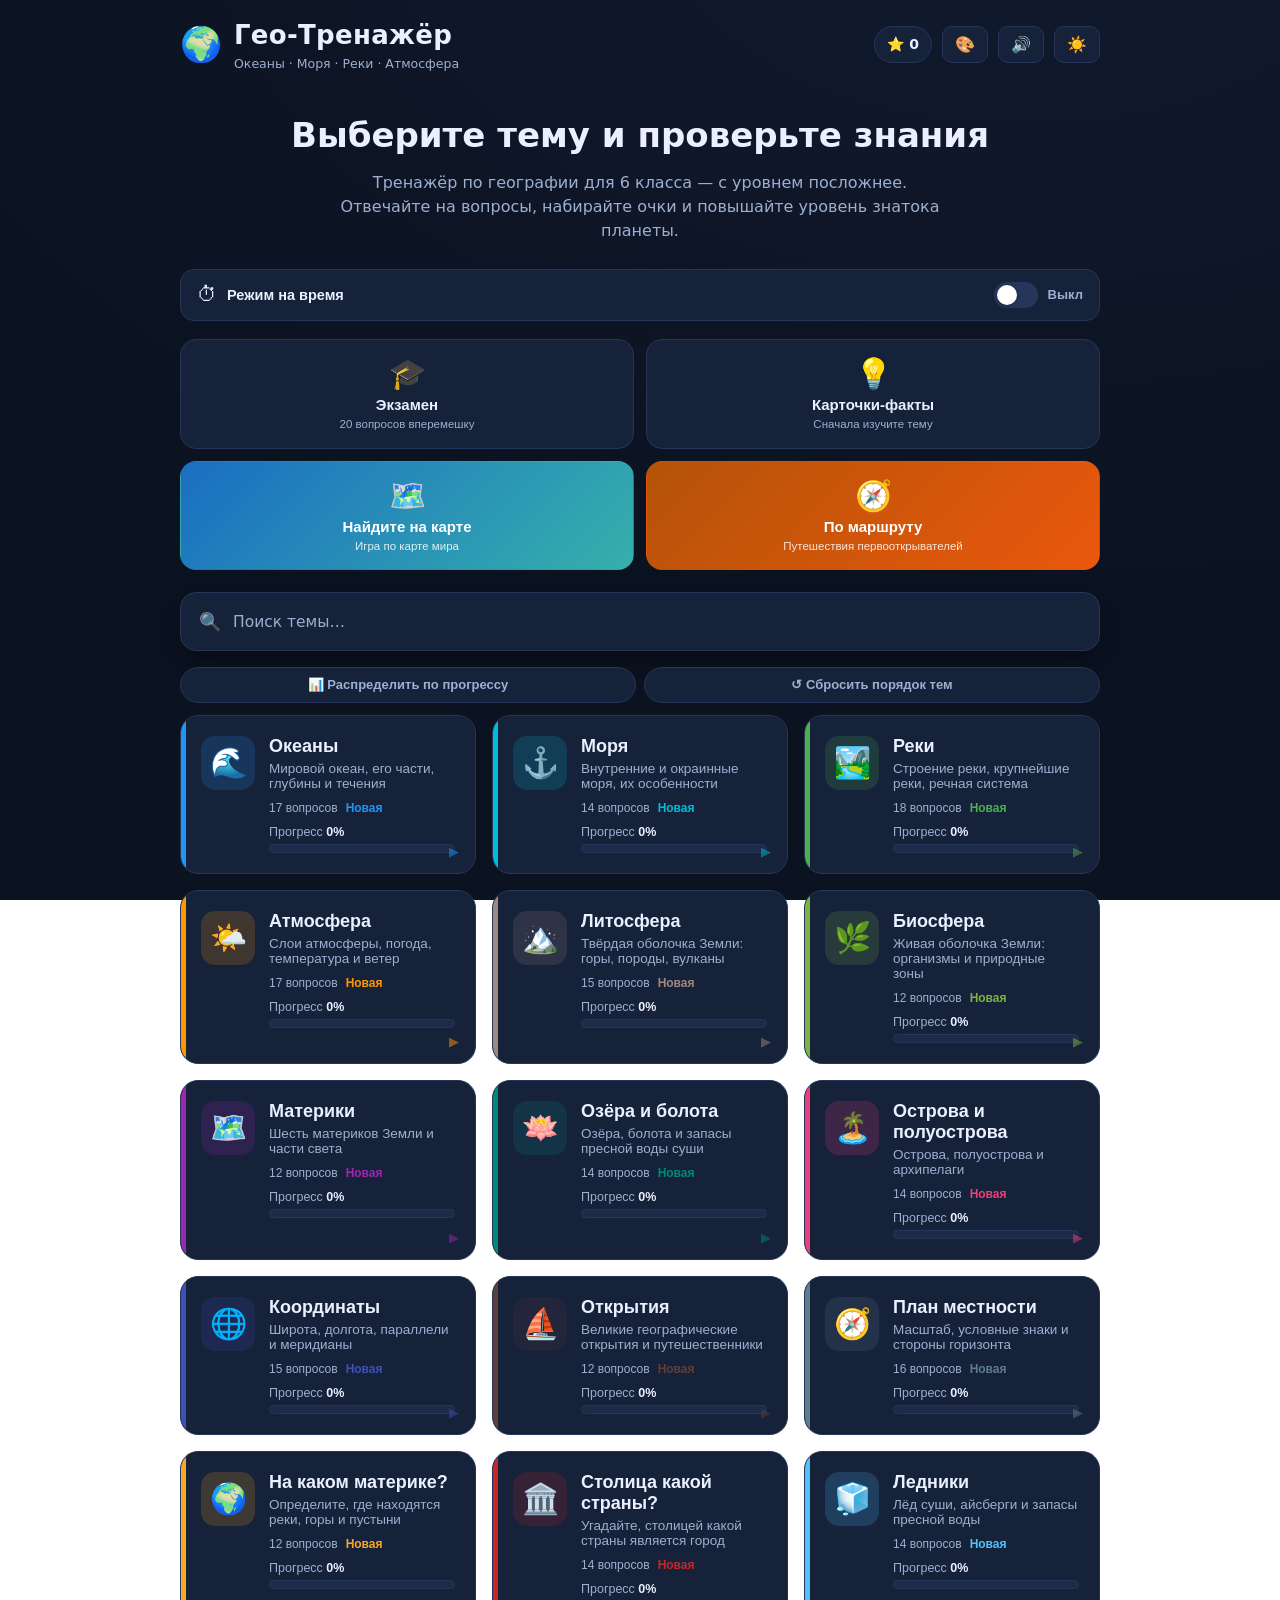
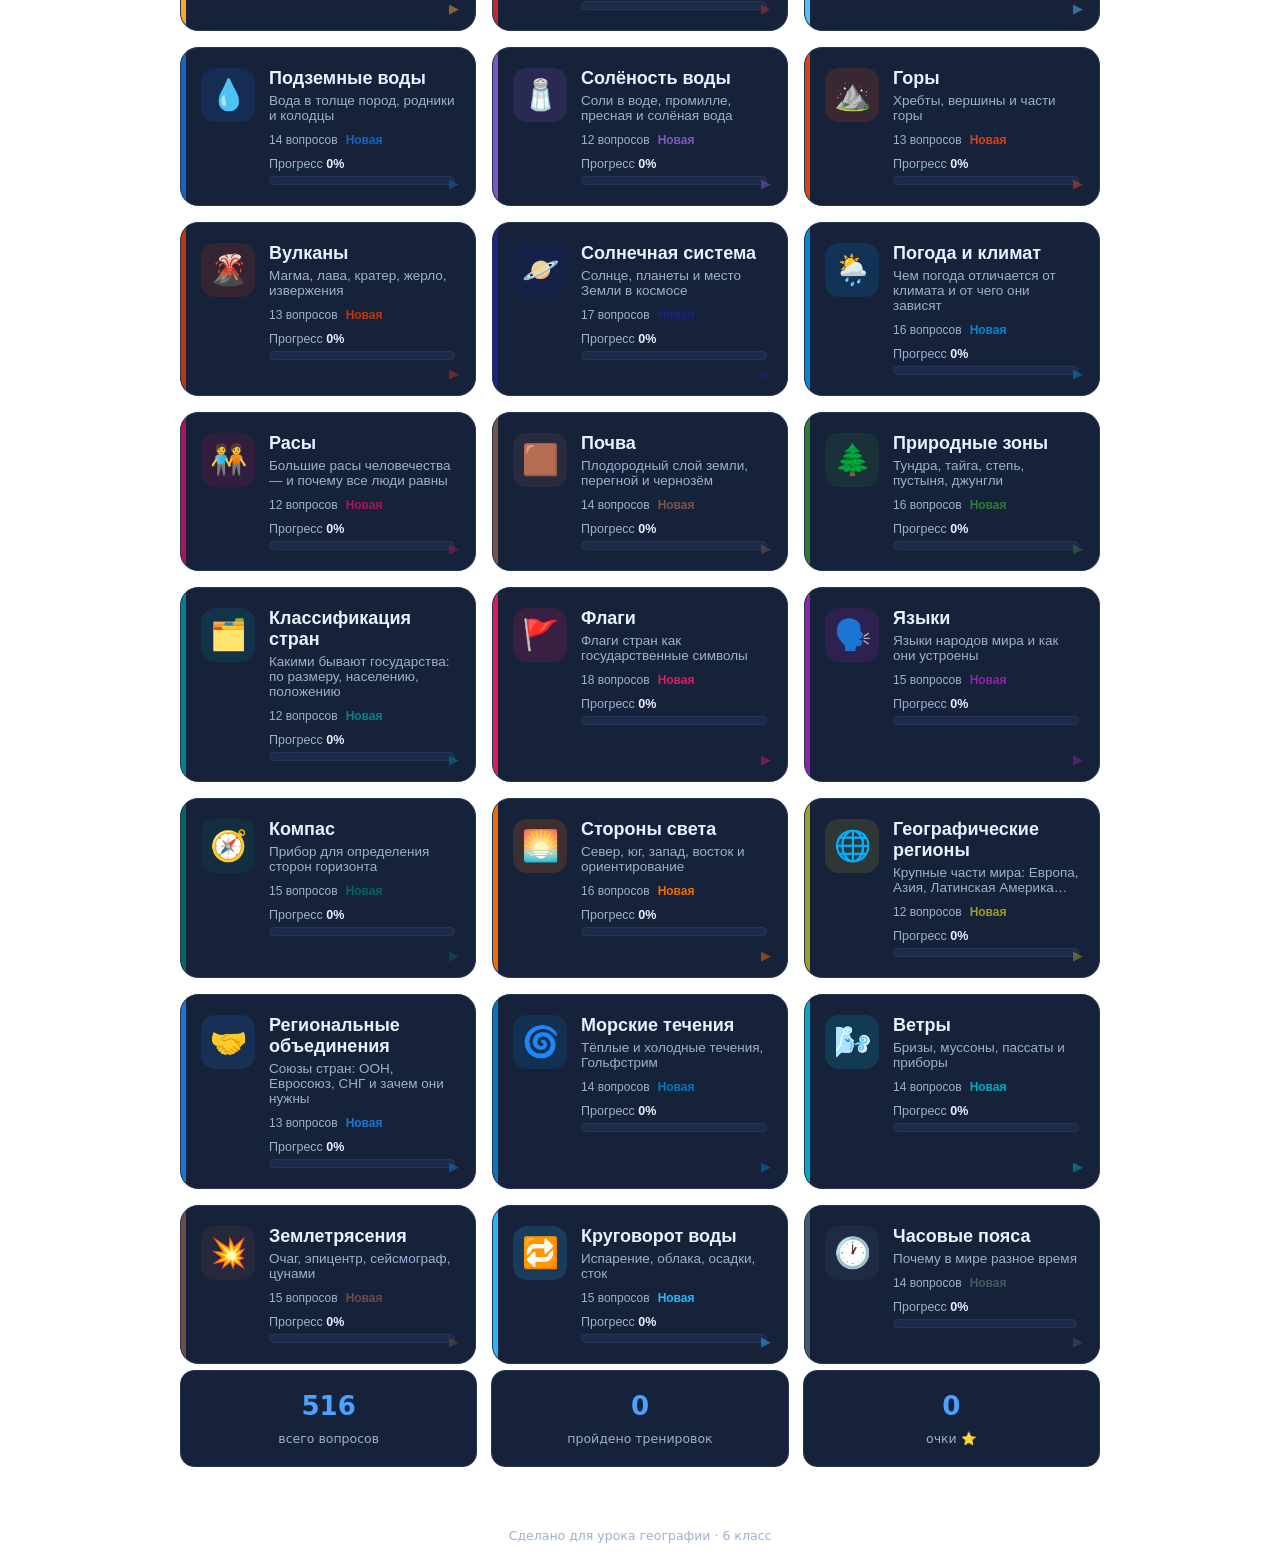
==== index.html @ fe136822 "Always show the reset-order button The "Сбросить порядок тем" button was hidden until a custom order" ====
<!DOCTYPE html>
<html lang="ru">
<head>
  <meta charset="UTF-8" />
  <meta name="viewport" content="width=device-width, initial-scale=1.0" />
  <title>Гео-Тренажёр · 6 класс</title>
  <meta name="description" content="Интерактивный тренажёр по географии: океаны, моря, реки и атмосфера." />
  <link rel="preconnect" href="https://fonts.googleapis.com" />
  <script>
    // Подключаем стили со свежей версией, чтобы после обновлений не оставался
    // старый кэшированный styles.css. На file:// query не добавляем.
    (function () {
      var online = location.protocol === "http:" || location.protocol === "https:";
      var href = "styles.css" + (online ? "?v=" + Date.now() : "");
      document.write('<link rel="stylesheet" href="' + href + '">');
    })();
  </script>
  <link rel="icon" href="data:image/svg+xml,<svg xmlns='http://www.w3.org/2000/svg' viewBox='0 0 100 100'><text y='.9em' font-size='90'>🌍</text></svg>" />
</head>
<body>
  <div class="stars" aria-hidden="true"></div>

  <header class="topbar">
    <div class="brand">
      <span class="brand-globe">🌍</span>
      <div>
        <h1>Гео-Тренажёр</h1>
        <p class="brand-sub">Океаны · Моря · Реки · Атмосфера</p>
      </div>
    </div>
    <div class="topbar-right">
      <div class="streak" id="pointsBox" title="Очки за правильные ответы">
        <span>⭐</span><span id="totalPoints">0</span>
      </div>
      <div class="palette-wrap">
        <button class="ghost-btn" id="paletteBtn" title="Цвет фона" aria-label="Цвет фона">🎨</button>
        <div class="palette-pop" id="palettePop" hidden>
          <div class="pp-title">Цвет фона</div>
          <div class="pp-grid" id="ppGrid"><!-- образцы из JS --></div>
        </div>
      </div>
      <button class="ghost-btn" id="soundBtn" title="Звук вкл/выкл" aria-label="Звук">🔊</button>
      <button class="ghost-btn" id="themeBtn" title="Сменить тему">🌙</button>
    </div>
  </header>

  <main id="app">
    <!-- ЭКРАН: ГЛАВНАЯ -->
    <section class="screen active" id="screen-home">
      <div class="hero">
        <h2>Выберите тему и проверьте знания</h2>
        <p class="hero-sub">Тренажёр по географии для 6 класса — с уровнем посложнее. Отвечайте на вопросы, набирайте очки и повышайте уровень знатока планеты.</p>
      </div>

      <button class="time-toggle" id="timeToggle" aria-pressed="false" title="Отвечать на время">
        <span class="tt-ico">⏱</span>
        <span class="tt-label">Режим на время</span>
        <span class="tt-switch"><span class="tt-knob"></span></span>
        <span class="tt-state" id="timeState">Выкл</span>
      </button>
      <div class="time-opts" id="timeOpts" hidden>
        <span class="to-label">Секунд на вопрос:</span>
        <div class="to-chips" id="toChips">
          <button class="to-chip" data-sec="3">3 с</button>
          <button class="to-chip" data-sec="5">5 с</button>
          <button class="to-chip" data-sec="10">10 с</button>
          <button class="to-chip" data-sec="15">15 с</button>
          <button class="to-chip" data-sec="20">20 с</button>
          <button class="to-chip" data-sec="30">30 с</button>
        </div>
      </div>

      <div class="top-actions">
        <button class="act-btn exam" id="examBtn">
          <span class="act-ico">🎓</span>
          <strong>Экзамен</strong>
          <small>20 вопросов вперемешку</small>
        </button>
        <button class="act-btn learn" id="factsBtn">
          <span class="act-ico">💡</span>
          <strong>Карточки-факты</strong>
          <small>Сначала изучите тему</small>
        </button>
        <button class="act-btn map" id="mapBtn">
          <span class="act-ico">🗺️</span>
          <strong>Найдите на карте</strong>
          <small>Игра по карте мира</small>
        </button>
        <button class="act-btn route" id="routeBtn">
          <span class="act-ico">🧭</span>
          <strong>По маршруту</strong>
          <small>Путешествия первооткрывателей</small>
        </button>
      </div>

      <div class="topic-search">
        <span class="ts-ico">🔍</span>
        <input type="search" id="topicSearch" placeholder="Поиск темы…" autocomplete="off" aria-label="Поиск темы" />
      </div>

      <div class="topics-bar">
        <button class="reset-order" id="sortProgressBtn">📊 Распределить по прогрессу</button>
        <button class="reset-order" id="resetOrderBtn">↺ Сбросить порядок тем</button>
      </div>
      <div class="topic-grid" id="topicGrid"><!-- заполняется из JS --></div>
      <p class="topic-empty" id="topicEmpty" hidden>Ничего не найдено 🙁 Попробуйте другое слово.</p>

      <div class="stats-strip" id="statsStrip"></div>
    </section>

    <!-- ЭКРАН: ФАКТЫ / КАРТОЧКИ -->
    <section class="screen" id="screen-facts">
      <div class="facts-head">
        <button class="back-btn" data-nav="home">← Назад</button>
        <h2 id="factsTitle">Карточки-факты</h2>
      </div>
      <div class="facts-tabs" id="factsTabs"></div>
      <div class="facts-list" id="factsList"></div>
    </section>

    <!-- ЭКРАН: ИГРА «НАЙДИ НА КАРТЕ» -->
    <section class="screen" id="screen-map">
      <div class="quiz-head">
        <button class="back-btn" id="mapQuit">← Выйти</button>
        <div class="quiz-progress">
          <div class="qbar"><div class="qbar-fill" id="mapBar"></div></div>
          <span class="qcount" id="mapCount">1 / 12</span>
        </div>
        <div class="quiz-score">⭐ <span id="mapScore">0</span></div>
        <div class="quiz-timer" id="mapTimer" hidden>⏱ <span id="mapTimerNum">20</span></div>
      </div>

      <div class="map-prompt" id="mapPrompt">Найдите: …</div>
      <div class="map-wrap"><div id="mapHost"></div></div>
      <div class="map-feedback" id="mapFeedback" hidden></div>

      <div class="quiz-foot">
        <div class="map-hint">Нажмите на нужное место на карте</div>
        <button class="primary-btn" id="mapNext" disabled>Дальше →</button>
      </div>
    </section>

    <!-- ЭКРАН: ИГРА «ПО МАРШРУТУ ПУТЕШЕСТВЕННИКОВ» -->
    <section class="screen" id="screen-route">
      <div class="quiz-head">
        <button class="back-btn" id="routeQuit">← Выйти</button>
        <div class="quiz-progress">
          <div class="qbar"><div class="qbar-fill" id="routeBar"></div></div>
          <span class="qcount" id="routeCount">1 / 5</span>
        </div>
        <div class="quiz-score">🧭 <span id="routePct">0%</span></div>
      </div>

      <div class="route-prompt" id="routePrompt"></div>
      <div class="map-wrap"><div id="routeHost"></div></div>
      <div class="route-log" id="routeLog"></div>
      <div class="map-feedback" id="routeFeedback" hidden></div>

      <div class="quiz-foot">
        <div class="map-hint" id="routeHint">Проведите пальцем (или мышкой с зажатой кнопкой) по серой линии маршрута — от старта к финишу</div>
        <button class="primary-btn" id="routeNext" disabled>Следующий путешественник →</button>
      </div>
    </section>

    <!-- ЭКРАН: КВИЗ -->
    <section class="screen" id="screen-quiz">
      <div class="quiz-head">
        <button class="back-btn" id="quitBtn">← Выйти</button>
        <div class="quiz-progress">
          <div class="qbar"><div class="qbar-fill" id="qbarFill"></div></div>
          <span class="qcount" id="qCount">1 / 10</span>
        </div>
        <div class="quiz-score">⭐ <span id="quizScore">0</span></div>
        <div class="quiz-timer" id="quizTimer" hidden>⏱ <span id="timerNum">20</span></div>
      </div>

      <div class="quiz-card" id="quizCard">
        <div class="q-topic" id="qTopic">Океаны</div>
        <h2 class="q-text" id="qText">Вопрос…</h2>
        <div class="q-pic" id="qPic" hidden></div>
        <div class="q-options" id="qOptions"></div>
        <div class="q-explain" id="qExplain" hidden></div>
      </div>

      <div class="quiz-foot">
        <button class="primary-btn" id="nextBtn" disabled>Дальше →</button>
      </div>
    </section>

    <!-- ЭКРАН: РЕЗУЛЬТАТ -->
    <section class="screen" id="screen-result">
      <div class="result-card">
        <div class="result-badge" id="resultBadge">🏆</div>
        <h2 id="resultTitle">Отлично!</h2>
        <p class="result-score"><span id="resultScore">0</span> / <span id="resultTotal">0</span></p>
        <div class="result-ring">
          <svg viewBox="0 0 120 120" width="140" height="140">
            <circle class="ring-bg" cx="60" cy="60" r="52"></circle>
            <circle class="ring-fg" id="ring" cx="60" cy="60" r="52"></circle>
          </svg>
          <span class="ring-pct" id="ringPct">0%</span>
        </div>
        <p class="result-msg" id="resultMsg"></p>
        <div class="result-meta" id="resultMeta"></div>
        <div class="result-actions">
          <button class="primary-btn" id="retryBtn">Пройти ещё раз</button>
          <button class="ghost-btn big" data-nav="home">На главную</button>
        </div>
      </div>
    </section>
  </main>

  <footer class="footer">
    <span>Сделано для урока географии · 6 класс</span>
  </footer>

  <script>
    // Подключаем данные и логику со свежей версией, чтобы новые темы
    // всегда были видны сразу, без кэша. На file:// query не добавляем.
    (function () {
      var online = location.protocol === "http:" || location.protocol === "https:";
      var q = online ? "?v=" + Date.now() : "";
      ["data.js", "pics.js", "app.js", "map.js", "route.js"].forEach(function (src) {
        document.write('<script src="' + src + q + '"><\/script>');
      });
    })();
  </script>
</body>
</html>
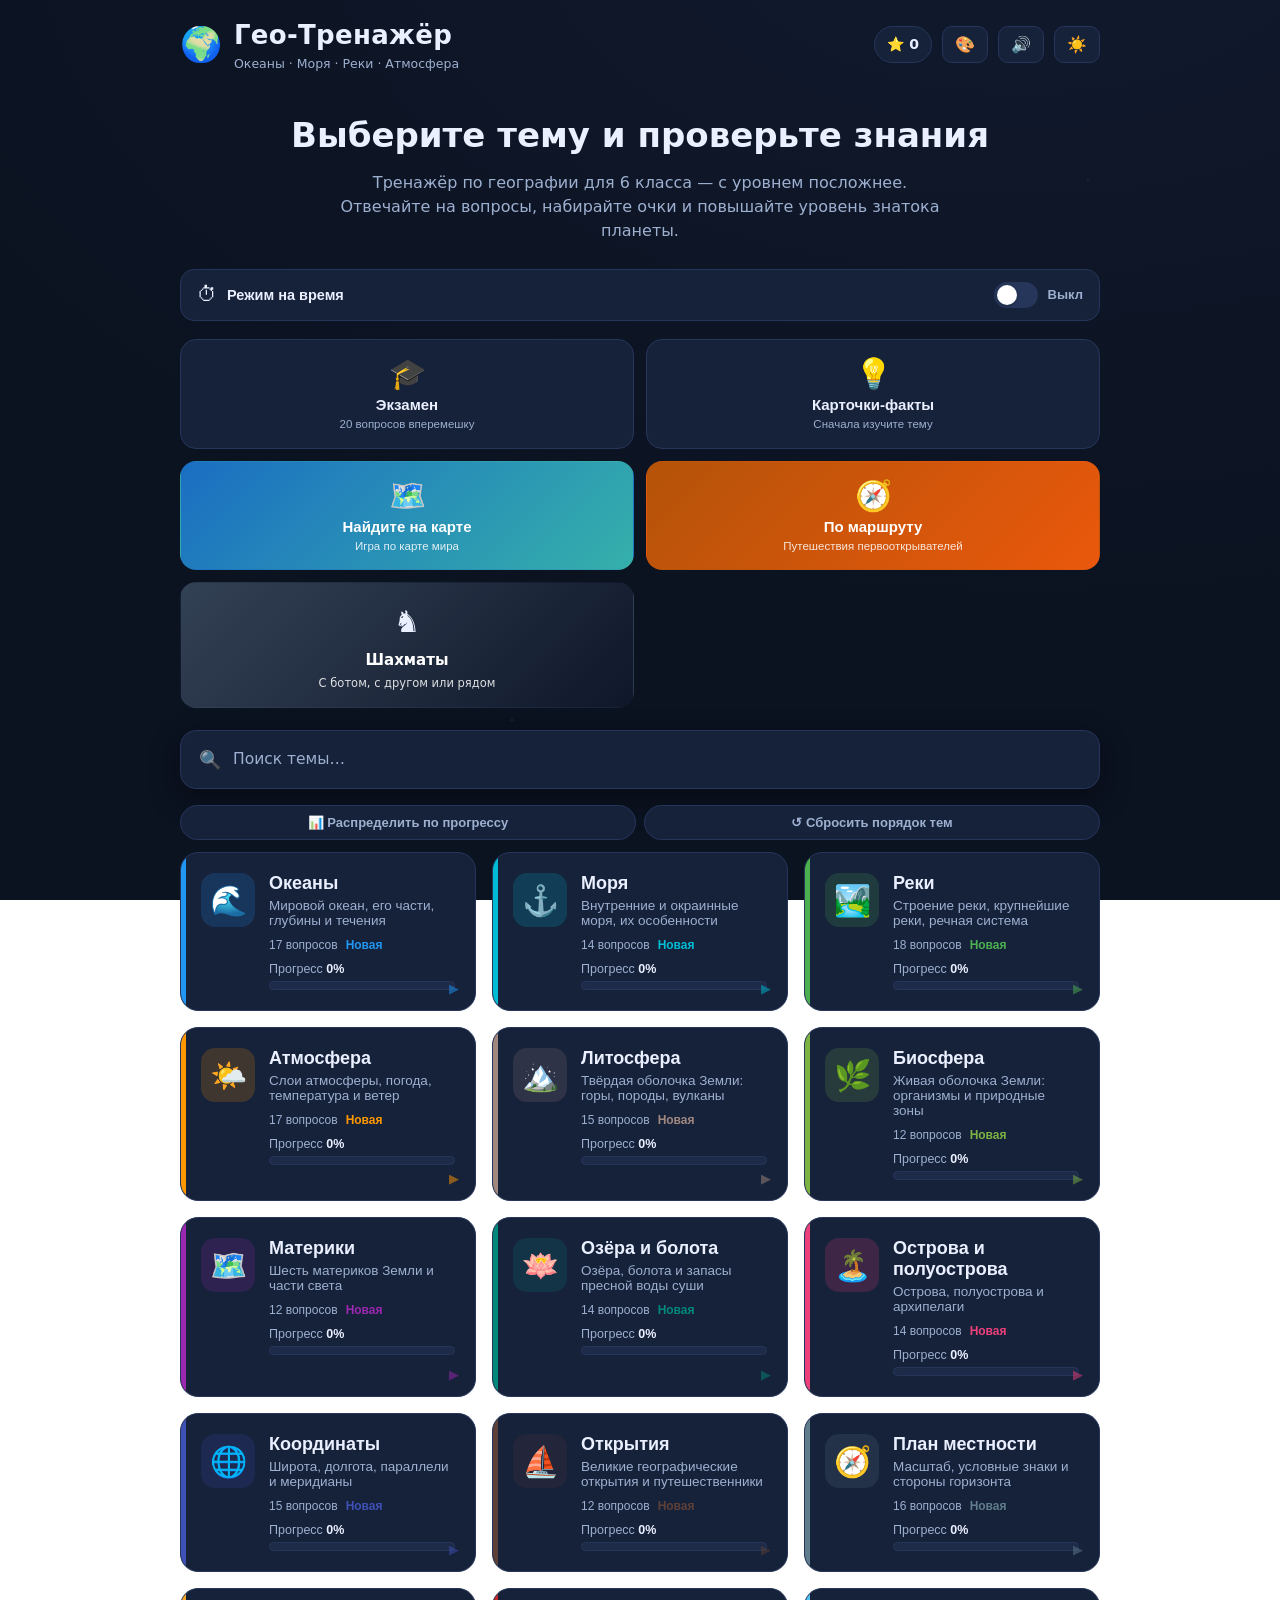
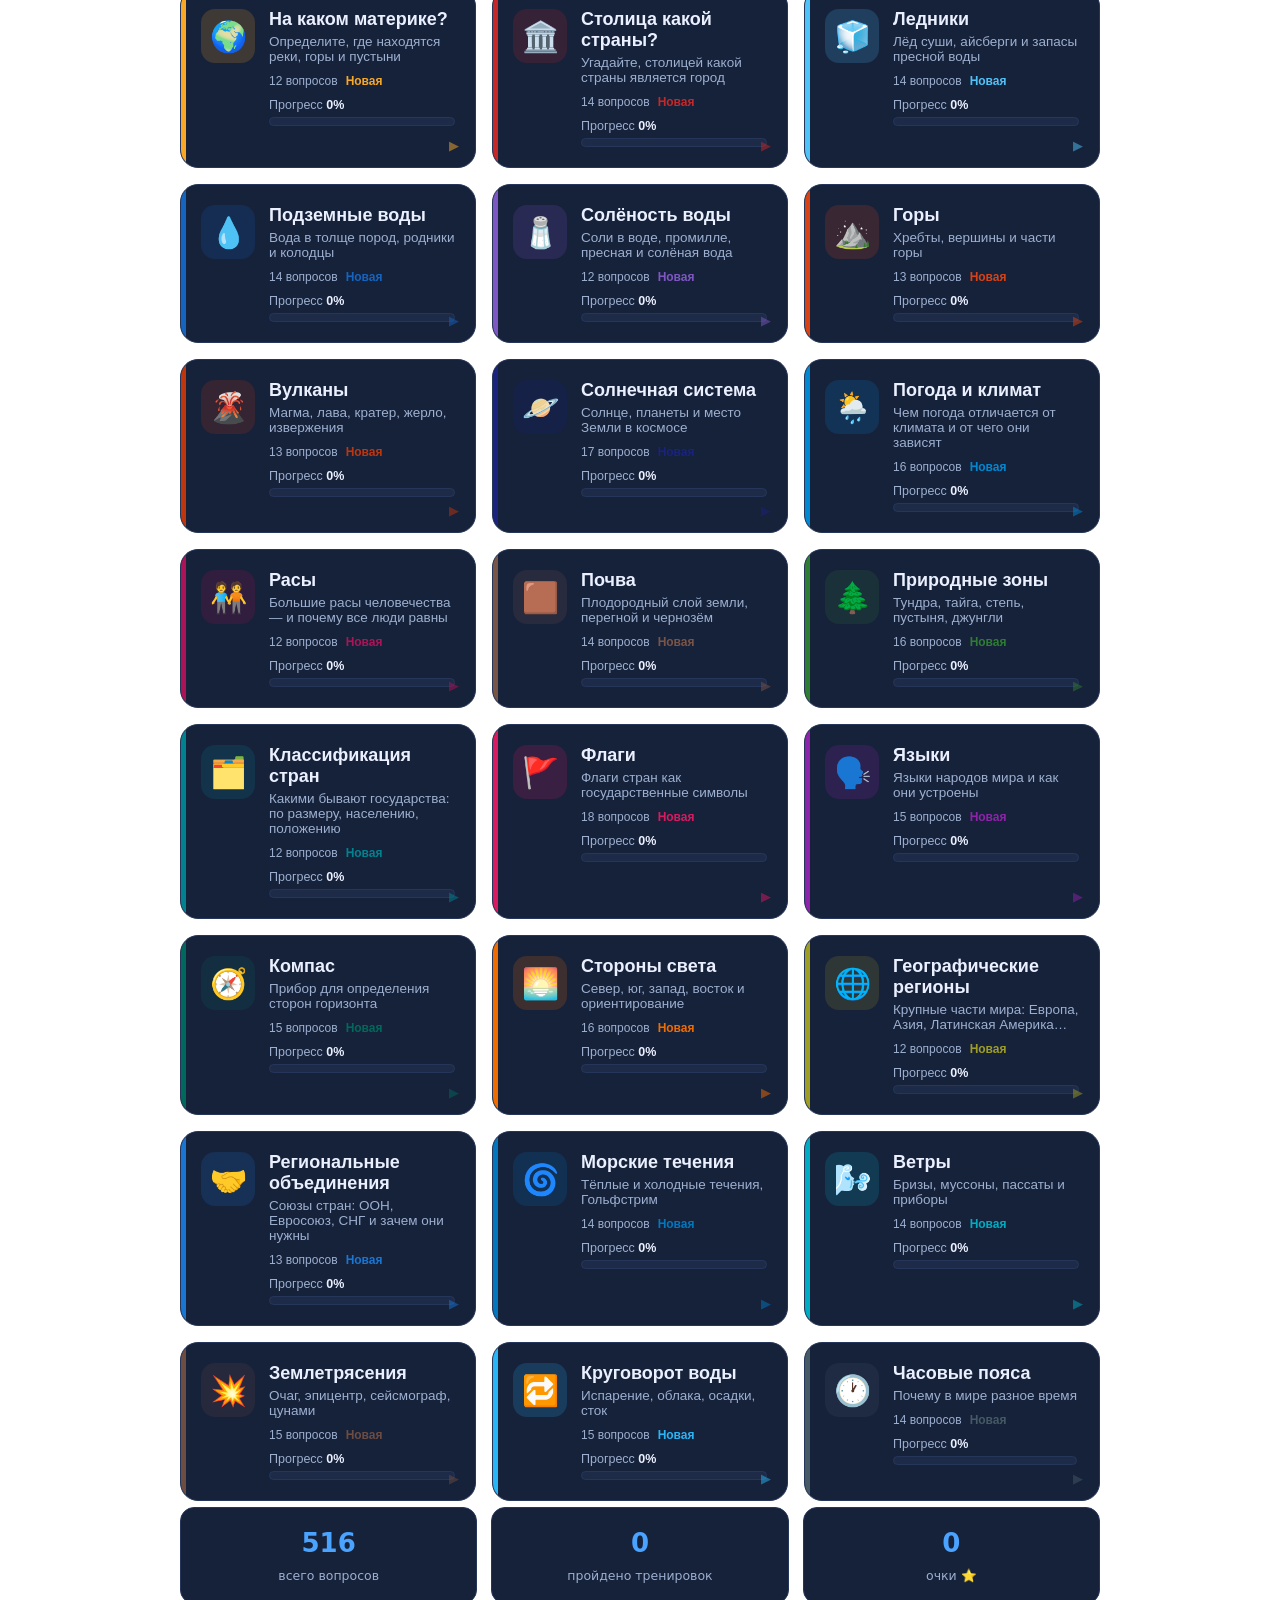
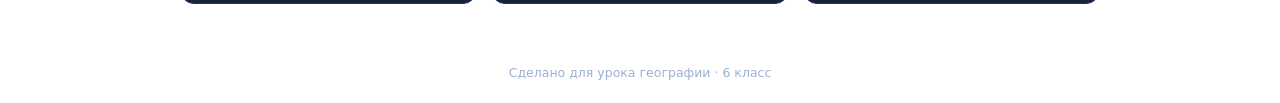
==== commit 76a387a1: "Добавлена игра в шахматы: с ботом, с другом по ссылке, рядом - chess.html/chess.css/chess.js/chess-u" ====
--- a/index.html
+++ b/index.html
@@ -91,6 +91,11 @@
           <strong>По маршруту</strong>
           <small>Путешествия первооткрывателей</small>
         </button>
+        <a class="act-btn chess" href="chess.html">
+          <span class="act-ico">♞</span>
+          <strong>Шахматы</strong>
+          <small>С ботом, с другом или рядом</small>
+        </a>
       </div>
 
       <div class="topic-search">
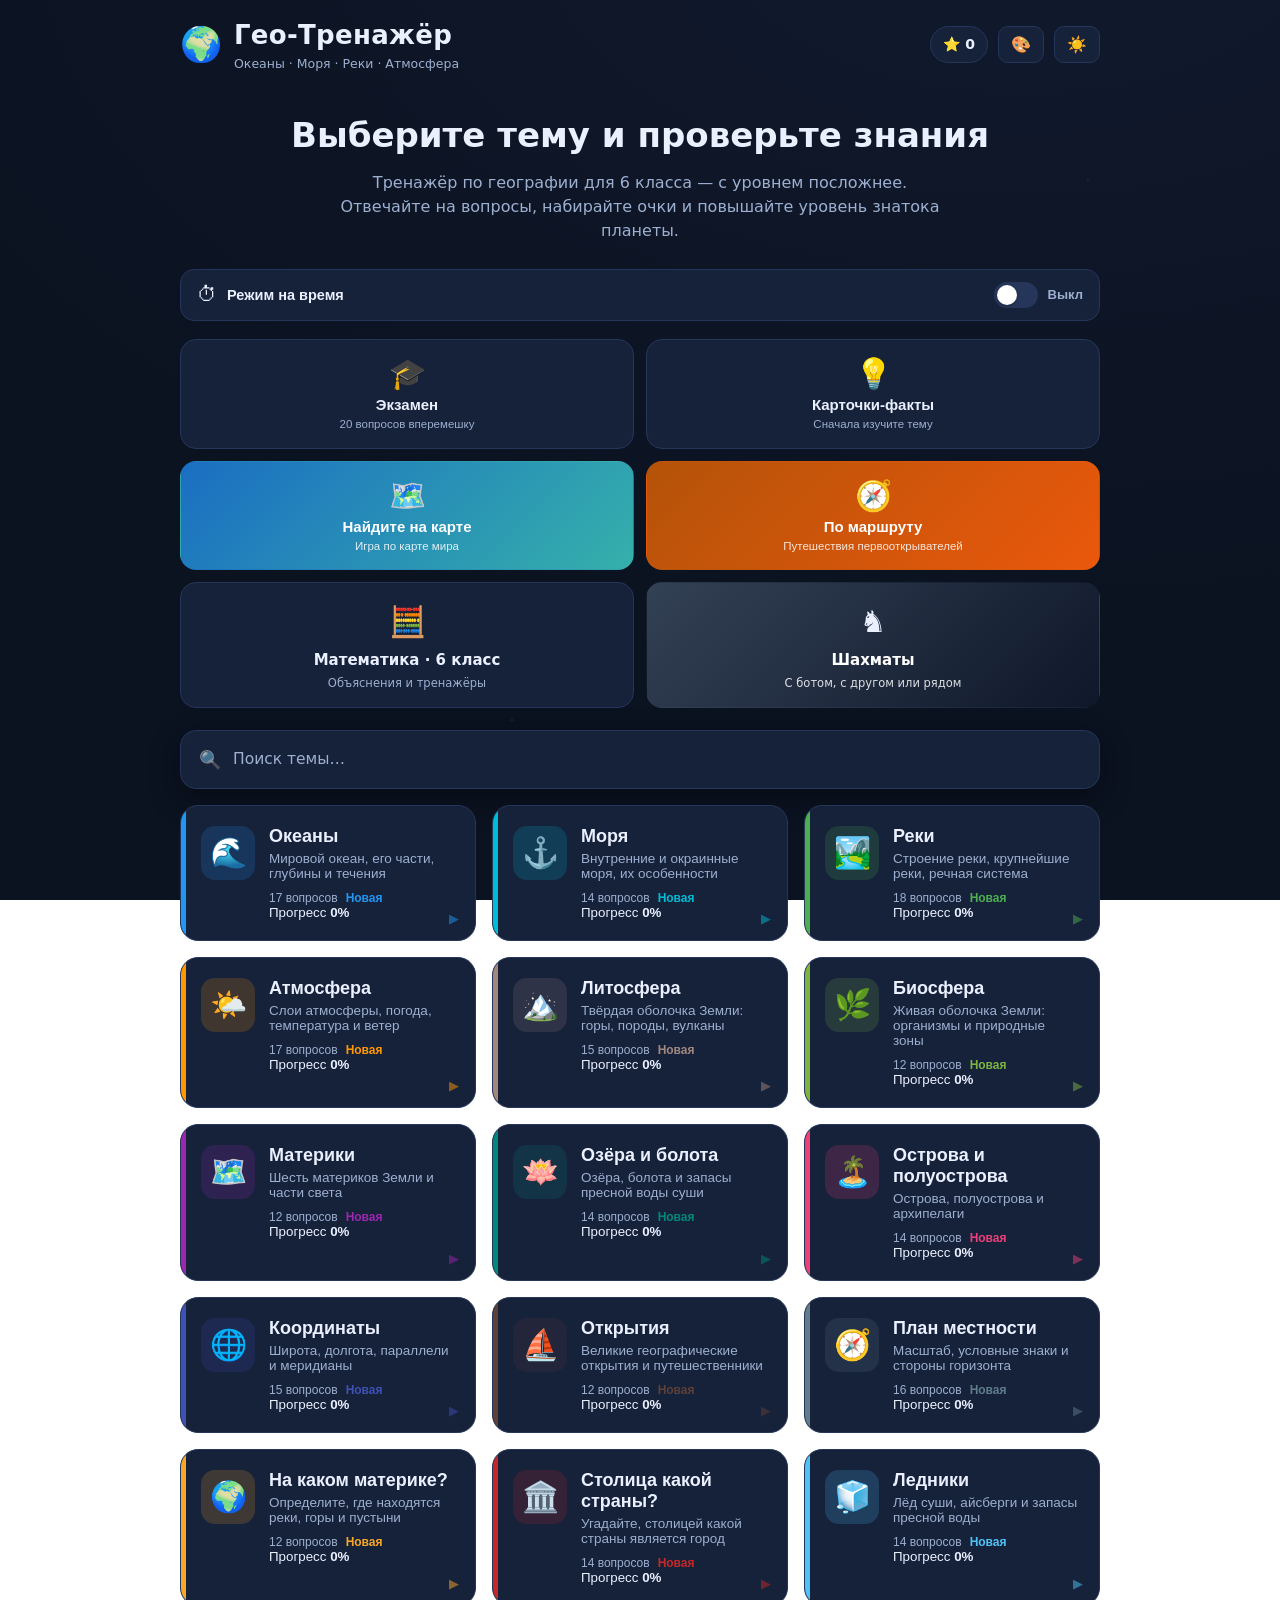
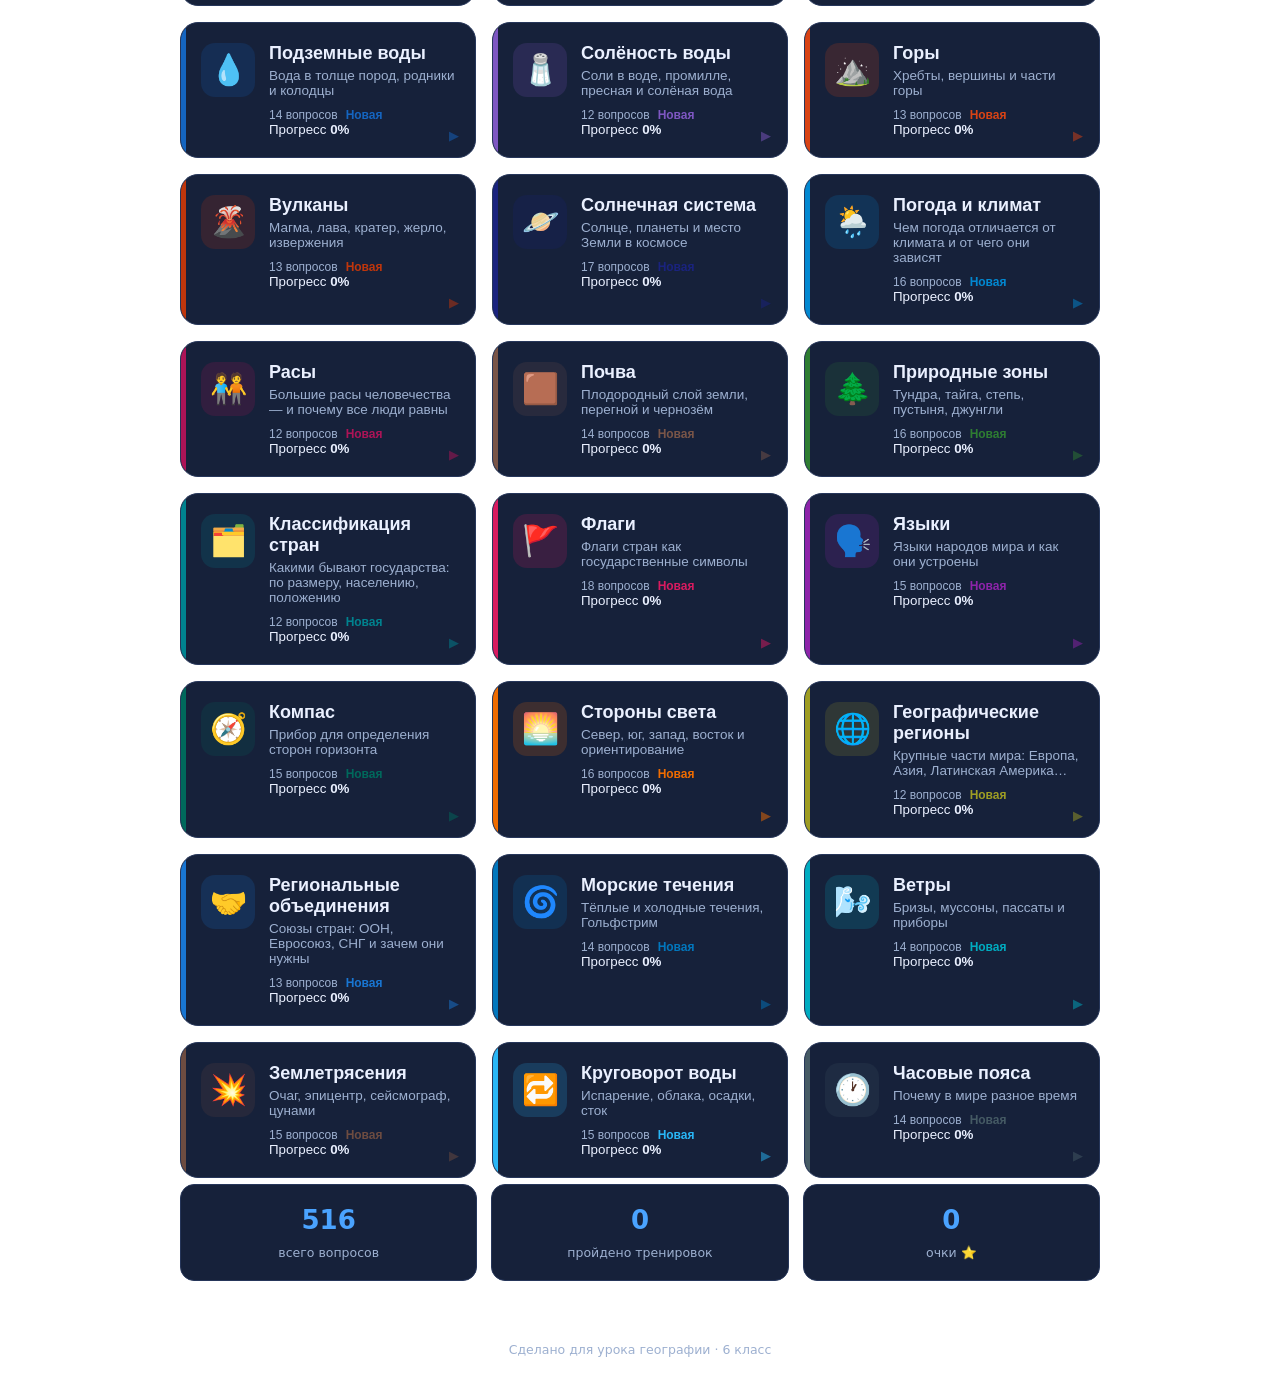
==== commit 487fa797: "Добавлена игра в шахматы на сайт (с ботом, с другом, рядом) - chess.html/chess.css/chess.js/chess-ui" ====
--- a/index.html
+++ b/index.html
@@ -39,7 +39,6 @@
           <div class="pp-grid" id="ppGrid"><!-- образцы из JS --></div>
         </div>
       </div>
-      <button class="ghost-btn" id="soundBtn" title="Звук вкл/выкл" aria-label="Звук">🔊</button>
       <button class="ghost-btn" id="themeBtn" title="Сменить тему">🌙</button>
     </div>
   </header>
@@ -91,6 +90,11 @@
           <strong>По маршруту</strong>
           <small>Путешествия первооткрывателей</small>
         </button>
+        <a class="act-btn learn" href="math.html">
+          <span class="act-ico">🧮</span>
+          <strong>Математика · 6 класс</strong>
+          <small>Объяснения и тренажёры</small>
+        </a>
         <a class="act-btn chess" href="chess.html">
           <span class="act-ico">♞</span>
           <strong>Шахматы</strong>
@@ -103,10 +107,6 @@
         <input type="search" id="topicSearch" placeholder="Поиск темы…" autocomplete="off" aria-label="Поиск темы" />
       </div>
 
-      <div class="topics-bar">
-        <button class="reset-order" id="sortProgressBtn">📊 Распределить по прогрессу</button>
-        <button class="reset-order" id="resetOrderBtn">↺ Сбросить порядок тем</button>
-      </div>
       <div class="topic-grid" id="topicGrid"><!-- заполняется из JS --></div>
       <p class="topic-empty" id="topicEmpty" hidden>Ничего не найдено 🙁 Попробуйте другое слово.</p>
 
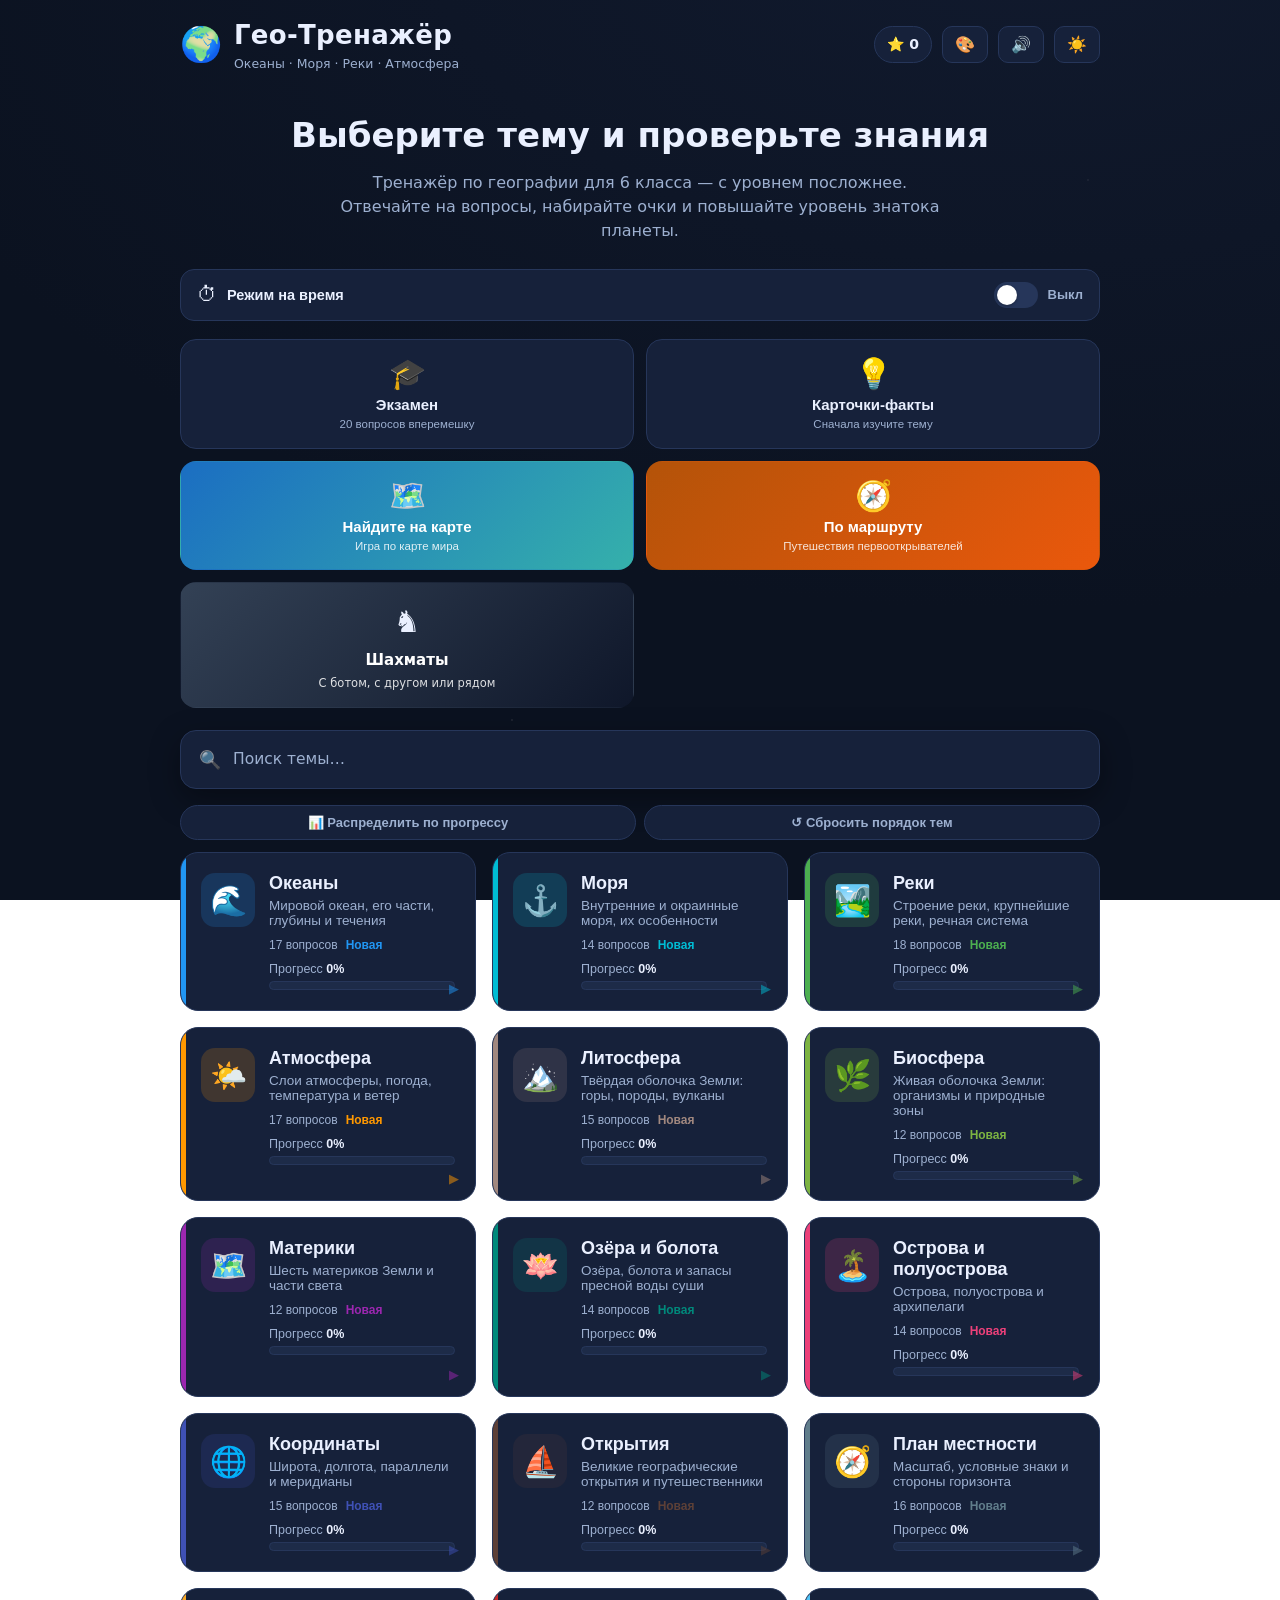
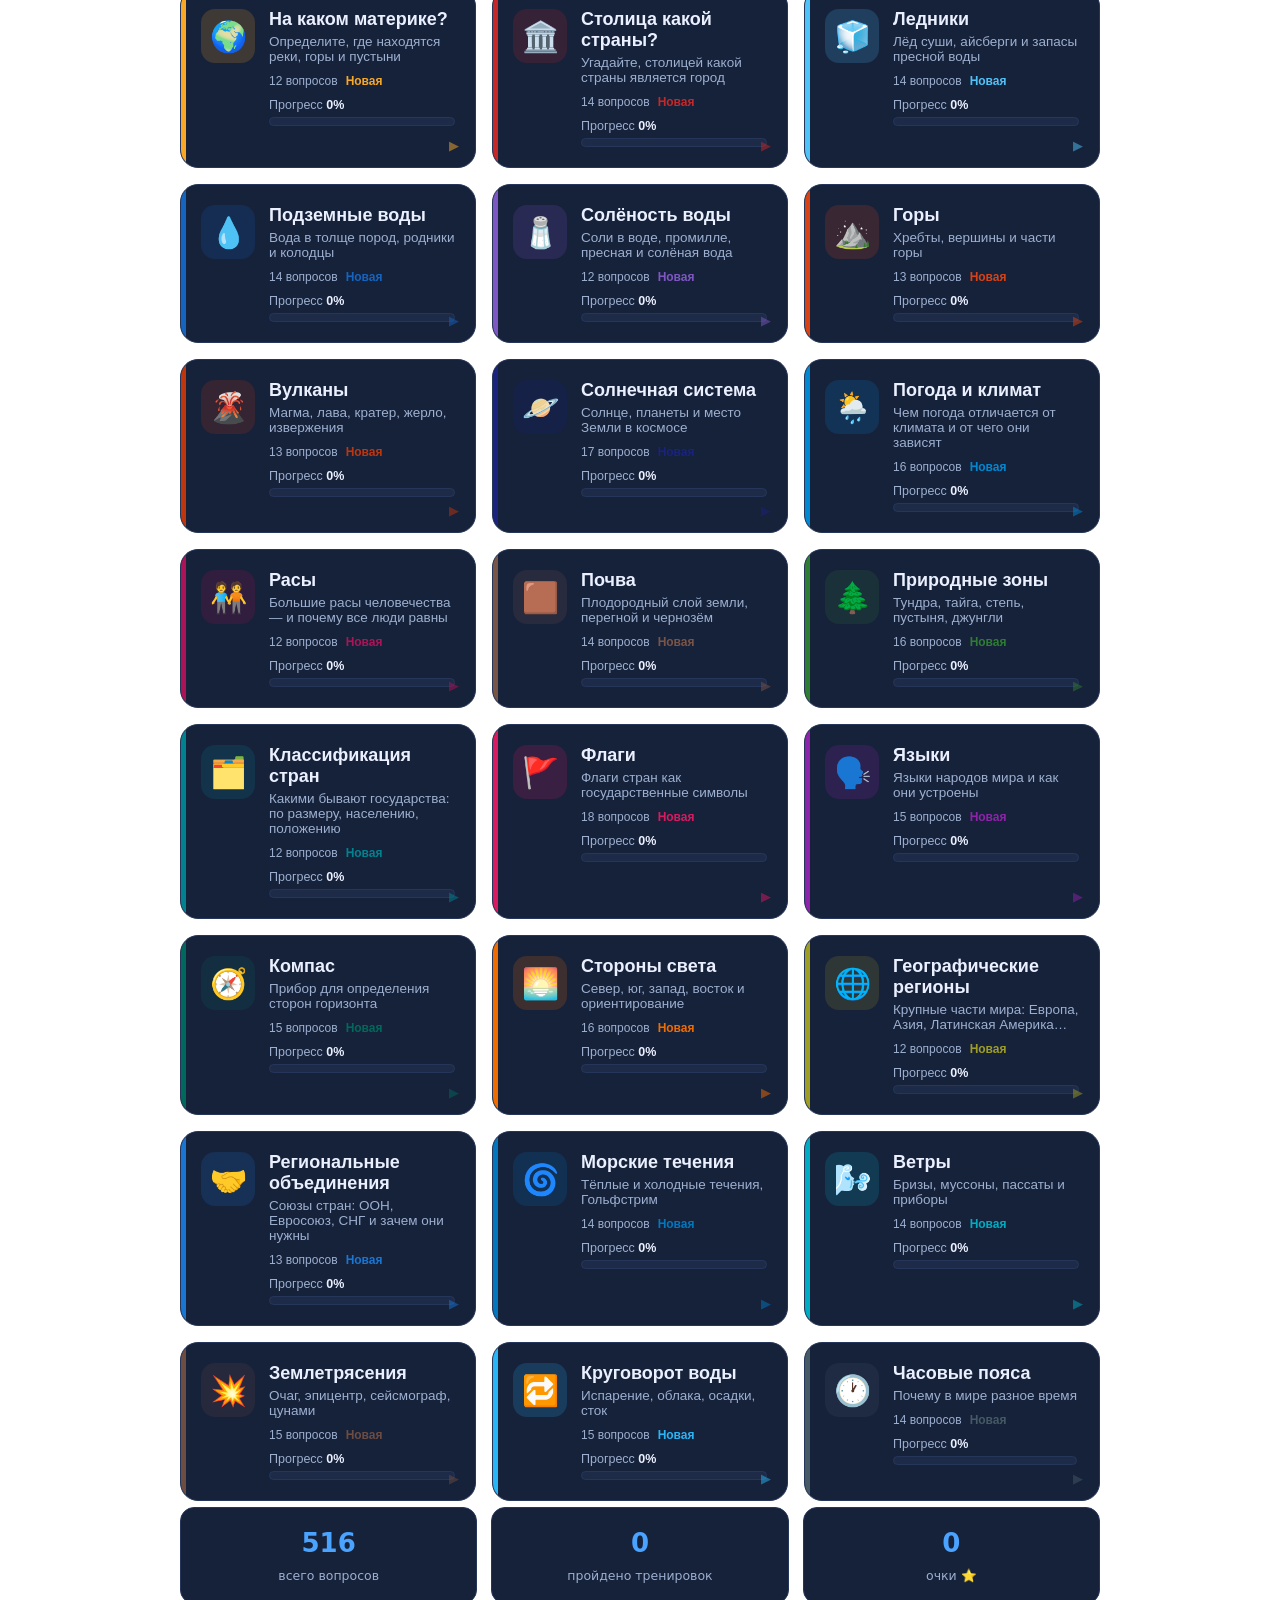
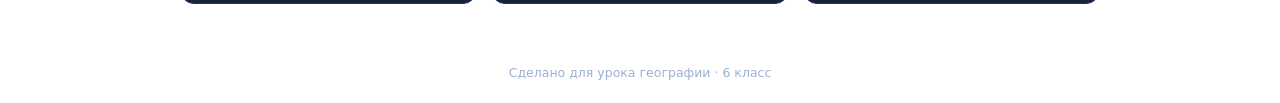
==== commit 09b2e4e8: "Добавлена игра в шахматы на сайт (с ботом, с другом, рядом) - chess.html/chess.css/chess.js/chess-ui" ====
--- a/index.html
+++ b/index.html
@@ -39,6 +39,7 @@
           <div class="pp-grid" id="ppGrid"><!-- образцы из JS --></div>
         </div>
       </div>
+      <button class="ghost-btn" id="soundBtn" title="Звук вкл/выкл" aria-label="Звук">🔊</button>
       <button class="ghost-btn" id="themeBtn" title="Сменить тему">🌙</button>
     </div>
   </header>
@@ -90,11 +91,6 @@
           <strong>По маршруту</strong>
           <small>Путешествия первооткрывателей</small>
         </button>
-        <a class="act-btn learn" href="math.html">
-          <span class="act-ico">🧮</span>
-          <strong>Математика · 6 класс</strong>
-          <small>Объяснения и тренажёры</small>
-        </a>
         <a class="act-btn chess" href="chess.html">
           <span class="act-ico">♞</span>
           <strong>Шахматы</strong>
@@ -107,6 +103,10 @@
         <input type="search" id="topicSearch" placeholder="Поиск темы…" autocomplete="off" aria-label="Поиск темы" />
       </div>
 
+      <div class="topics-bar">
+        <button class="reset-order" id="sortProgressBtn">📊 Распределить по прогрессу</button>
+        <button class="reset-order" id="resetOrderBtn">↺ Сбросить порядок тем</button>
+      </div>
       <div class="topic-grid" id="topicGrid"><!-- заполняется из JS --></div>
       <p class="topic-empty" id="topicEmpty" hidden>Ничего не найдено 🙁 Попробуйте другое слово.</p>
 
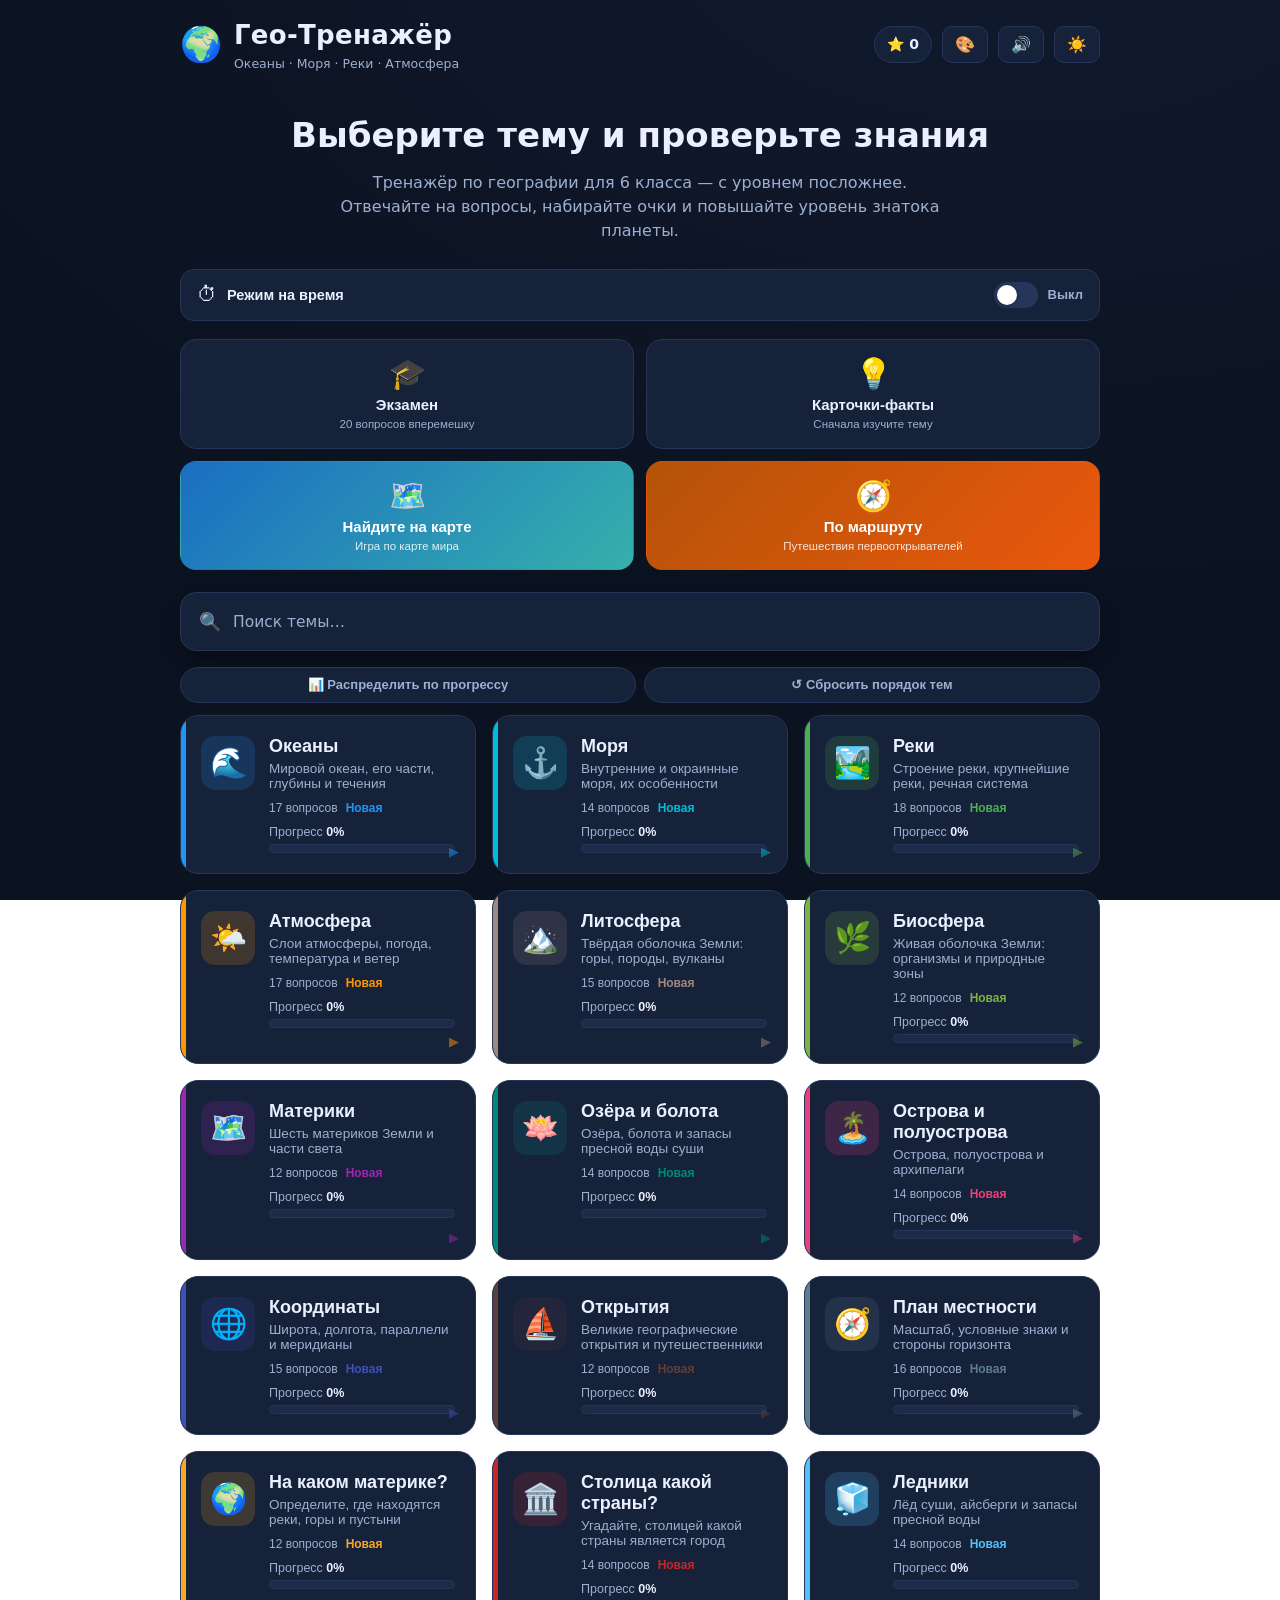
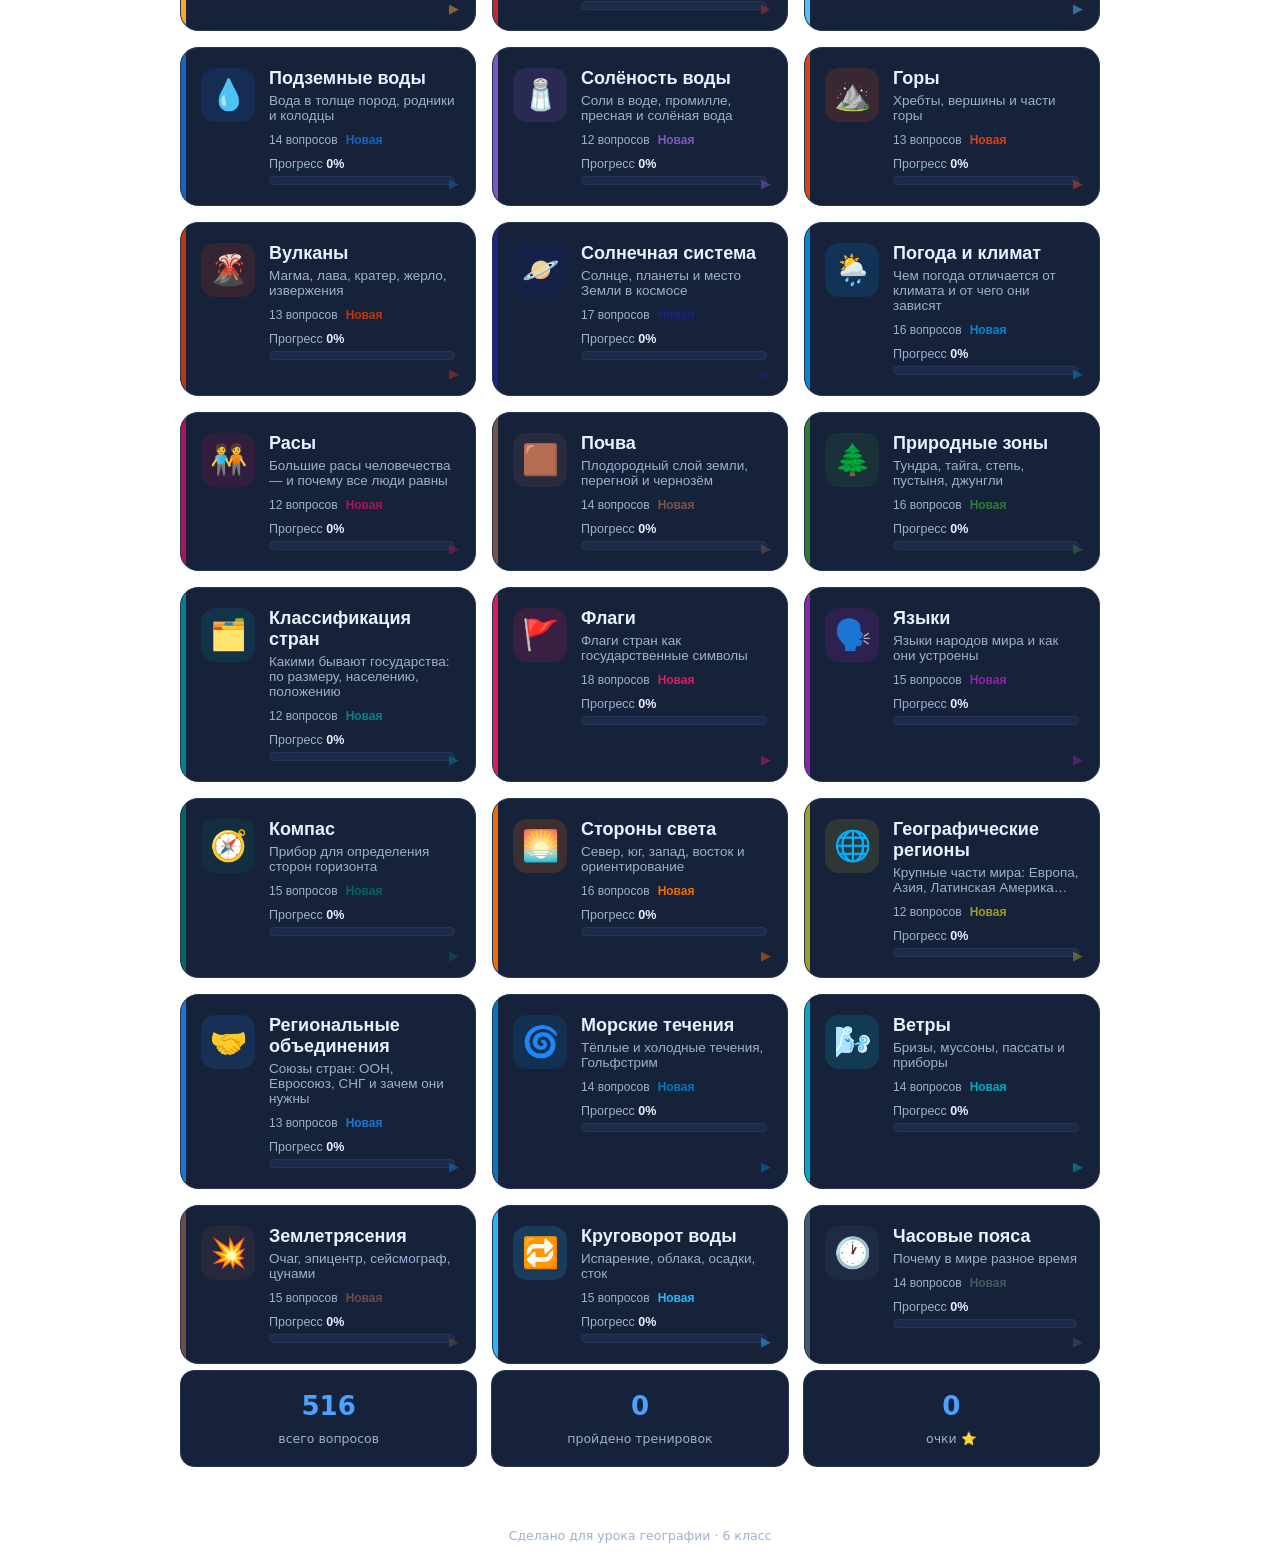
==== commit 76a277a6: "Убрана кнопка «На главную» с шахмат и плитка шахмат с главной Шахматы больше не связаны со страницей" ====
--- a/index.html
+++ b/index.html
@@ -91,11 +91,6 @@
           <strong>По маршруту</strong>
           <small>Путешествия первооткрывателей</small>
         </button>
-        <a class="act-btn chess" href="chess.html">
-          <span class="act-ico">♞</span>
-          <strong>Шахматы</strong>
-          <small>С ботом, с другом или рядом</small>
-        </a>
       </div>
 
       <div class="topic-search">
